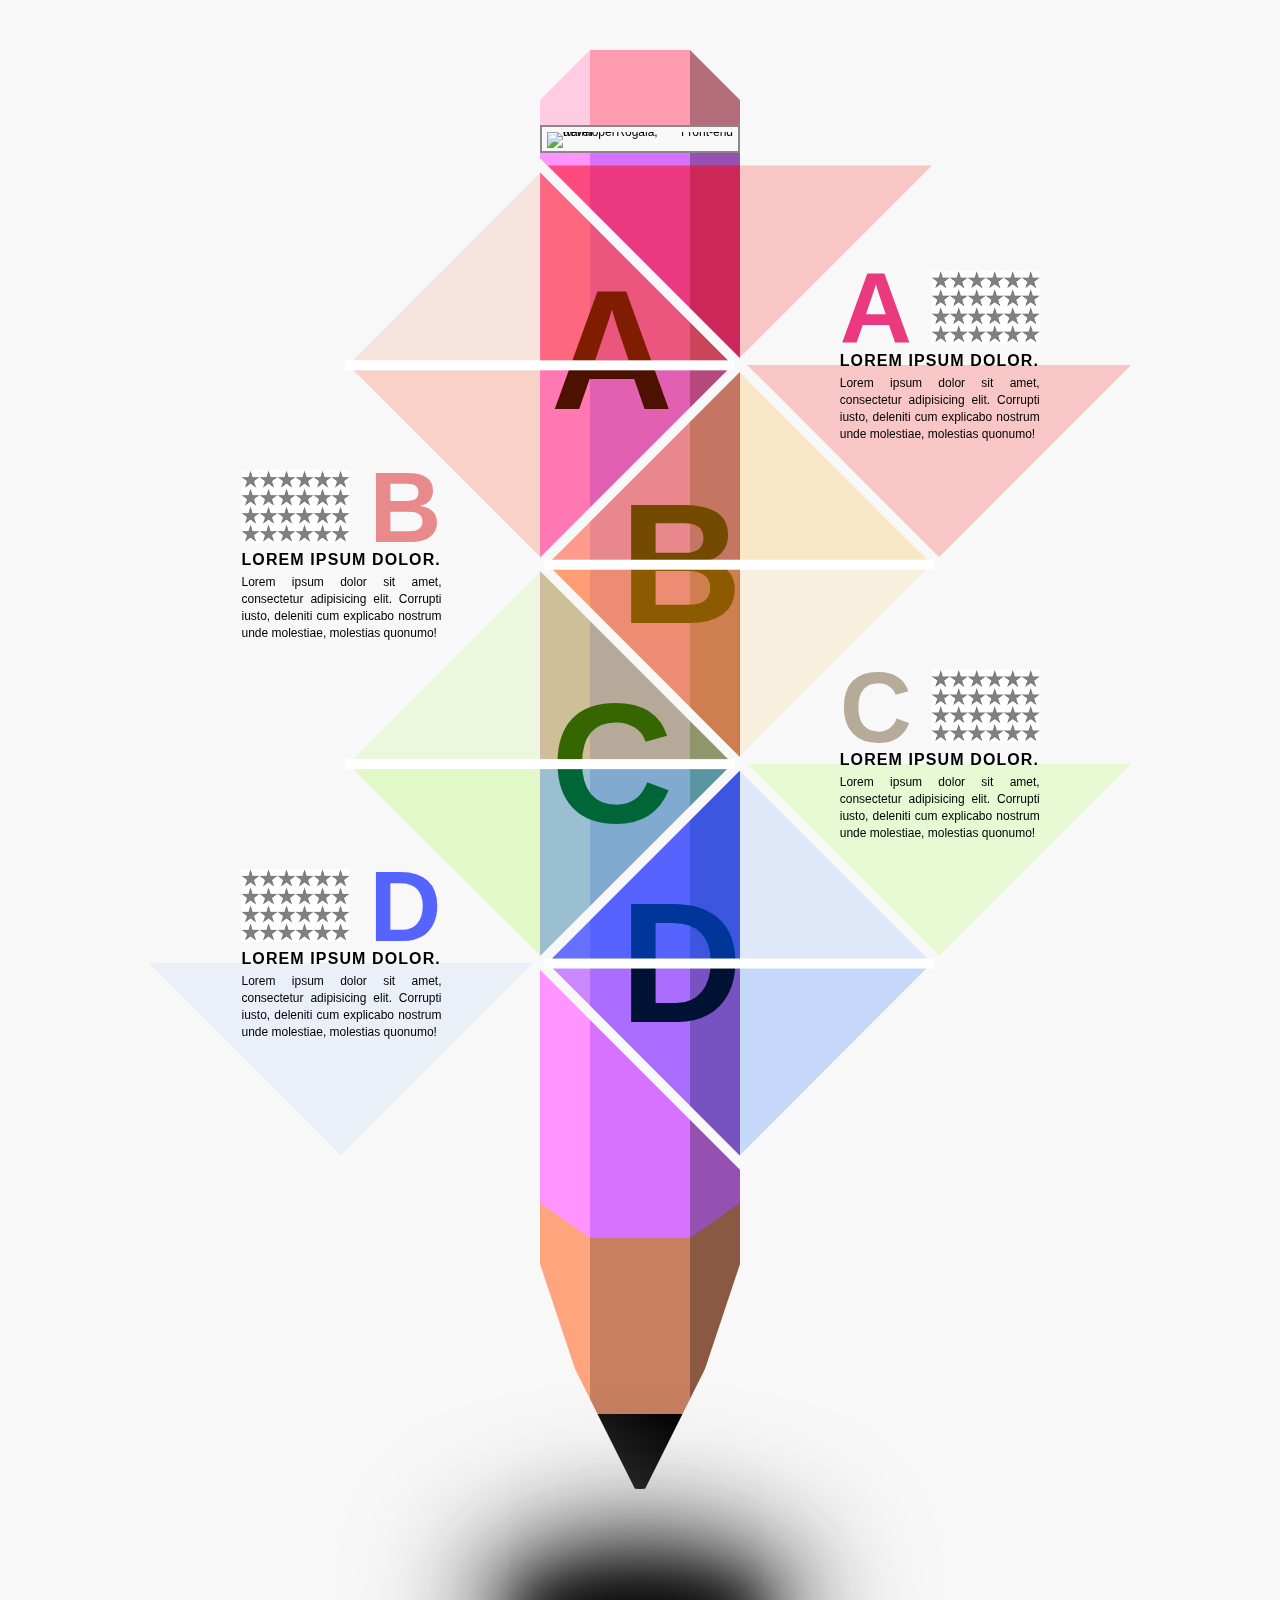
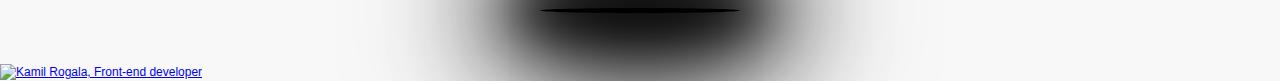
==== docs/index.html @ a2311269 "Initial commit" ====
<!DOCTYPE html>
<html lang="en">
<head>
	<meta charset="UTF-8">
	<title>pencil made with CSS variables</title>
	<link rel="stylesheet" href="css/style.css">
</head>

<body>
	<div class="wrapper">
		<div class="pencil">
			<div class="rubber">
				<div class="part-1 particle"></div>
				<div class="part-2 particle"></div>
				<div class="part-3 particle"></div>
			</div>
			<div class="top-element">
				<img src="https://lab.kamilrogala.it/res/krogala.png" alt="Kamil Rogala, Front-end developer">
			</div>
			<div class="body">
				<div class="part-1 particle"></div>
				<div class="part-2 particle"></div>
				<div class="part-3 particle"></div>
			</div>
			<div class="end">
				<div class="part-1 particle"></div>
				<div class="part-2 particle"></div>
				<div class="part-3 particle"></div>
				<div class="tip"></div>
			</div>
		</div>
		<div class="shadow"></div>
		<div class="elements">
			<div class="el el-1">
			</div>
			<div class="el el-2">
				<div class="content">
					<div class="top-content flex-container">
						<div class="letter">
							<p>A</p>
						</div>
						<div class="stars"></div>
					</div>
					<div class="bottom-content">
						<h3>Lorem ipsum dolor.</h3>
						<p>Lorem ipsum dolor sit amet, consectetur adipisicing elit. Corrupti iusto, deleniti cum explicabo nostrum unde molestiae, molestias quonumo!</p>
					</div>
				</div>
			</div>
			<div class="el el-3">
			</div>
			<div class="el el-4">
			</div>
			<div class="el el-5">
			</div>
			<div class="el el-6">
				<div class="content">
					<div class="top-content flex-container">
						<div class="letter">
							<p>C</p>
						</div>
						<div class="stars"></div>
					</div>
					<div class="bottom-content">
						<h3>Lorem ipsum dolor.</h3>
						<p>Lorem ipsum dolor sit amet, consectetur adipisicing elit. Corrupti iusto, deleniti cum explicabo nostrum unde molestiae, molestias quonumo!</p>
					</div>
				</div>
			</div>
			<div class="el el-7">
				<div class="content">
					<div class="top-content flex-container">
						<div class="letter">
							<p>B</p>
						</div>
						<div class="stars"></div>
					</div>
					<div class="bottom-content">
						<h3>Lorem ipsum dolor.</h3>
						<p>Lorem ipsum dolor sit amet, consectetur adipisicing elit. Corrupti iusto, deleniti cum explicabo nostrum unde molestiae, molestias quonumo!</p>
					</div>
				</div>
				<div class="el-triangle triangle-4"></div>
			</div>
			<div class="el el-8">
			</div>
			<div class="el el-9">
			</div>
			<div class="el el-10">
			</div>
			<div class="el el-11">
				<div class="content">
					<div class="top-content flex-container">
						<div class="letter">
							<p>D</p>
						</div>
						<div class="stars"></div>
					</div>
					<div class="bottom-content">
						<h3>Lorem ipsum dolor.</h3>
						<p>Lorem ipsum dolor sit amet, consectetur adipisicing elit. Corrupti iusto, deleniti cum explicabo nostrum unde molestiae, molestias quonumo!</p>
					</div>
				</div>
			</div>
			<div class="el el-12">
			</div>
		</div>
	</div>
	<div class="bottom">
		<a href="https://kamilrogala.it" target="_blank" title="Kamil Rogala, Front-end developer"><img src="https://lab.kamilrogala.it/res/krogala.png" alt="Kamil Rogala, Front-end developer"></a>
	</div>
</body>

</html>
---- docs/css/style.css ----
:root {
	--bg-color: #f8f8f8;
	--rubber-color: #ff9dae;
	--body-color: #d672ff;
	--end-color: #c77f60;
}

* {
	margin: 0;
	padding: 0
}

body {
	background: var(--bg-color);
	font-family: arial;
	font-size: 12px;
	line-height: 1.4em;
	text-align: justify;
}

img {
	max-width: 100%;
	height: auto
}

.wrapper {
	padding: 100px 0 400px;
	position: relative;
	width: 850px;
	margin: 0 auto;
}

.pencil {
	width: 200px;
	margin: 0 auto;
}

.rubber particle {
	background: var(--rubber-color);
}

.rubber .part-1::after,
.rubber .part-3::after {
	content: '';
	display: block;
	width: 0;
	height: 0;
	position: absolute;
	border: 50px solid transparent;
	border-bottom-width: 0;
	z-index: 999;
	top: -50px;
}

.rubber .part-1::after {
	left: -50px;
}

.rubber .part-3::after {
	right: -50px;
}

.rubber .part-1::after {
	border-right-color: var(--rubber-color);
}

.rubber .part-3::after {
	border-left-color: var(--rubber-color);
}

.rubber .part-2::after {
	content: '';
	display: block;
	width: 100%;
	z-index: 999;
	position: absolute;
	height: 50px;
	top: -50px;
}

.rubber .part-2::after {
	background: var(--rubber-color)
}


.top-element {
	background: #f8f8f8;
	padding: 5px 5px 3px;
	border: 2px solid #888;
	line-height: 0;
	position: relative;
	z-index: 999999;
}

.rubber,
.body,
.end {
	display: -webkit-box;
	display: -webkit-flex;
	display: -moz-box;
	display: -ms-flexbox;
	display: flex;
	position: relative;
}

.rubber {
	height: 25px;
}

.body {
	height: 1050px;
	z-index: 9999;
}

.end {
	height: 61px;
}

.particle {
	height: 100%;
	-webkit-box-flex: 1;
	-webkit-flex: 1 0 auto;
	-moz-box-flex: 1;
	-ms-flex: 1 0 auto;
	flex: 1 0 auto;
	position: relative
}

.rubber .particle {
	background: var(--rubber-color);
}

.body .particle {
	background: var(--body-color)
}

.end .particle {
	background: var(--end-color)
}

.rubber .part-1,
.body .part-1,
.end .part-1 {
	-webkit-filter: brightness(1.3);
	filter: brightness(1.3);
	max-width: 50px
}

.rubber .part-2,
.body .part-2,
.end .part-2 {
	-webkit-filter: brightness(1);
	filter: brightness(1);
}

.rubber .part-3,
.body .part-3,
.end .part-3 {
	-webkit-filter: brightness(.7);
	filter: brightness(.7);
	max-width: 50px
}

.body .part-1::after,
.end .part-1::after,
.body .part-3::after,
.end .part-3::after {
	content: '';
	display: block;
	width: 0;
	height: 0;
	position: absolute;
	border: 50px solid transparent;
	border-top-width: 0;
	z-index: 999;
}

.body .part-1::after,
.body .part-3::after {
	bottom: -35px;
	border-bottom-width: 35px;
}

.end .part-1::after,
.end .part-3::after {
	bottom: -150px;
	border-bottom-width: 150px;
}

.body .part-1::after,
.end .part-1::after {
	left: -50px;
}

.body .part-3::after,
.end .part-3::after {
	right: -50px;
}

.body .part-1::after {
	border-right-color: var(--body-color);
}

.end .part-1:after {
	border-right-color: var(--end-color);
}

.body .part-3::after {
	border-left-color: var(--body-color);
}

.end .part-3:after {
	border-left-color: var(--end-color);
}

.body .part-2::after,
.end .part-2::after {
	content: '';
	display: block;
	width: 100%;
	z-index: 999;
	position: absolute;
}

.body .part-2::after {
	height: 35px;
	bottom: -35px;
}

.end .part-2::after {
	height: 150px;
	bottom: -150px;
}

.body .part-2::after {
	background: var(--body-color)
}

.end .part-2::after {
	background: var(--end-color)
}

.tip {
	width: 100px;
	height: 75px;
	background: -webkit-gradient(linear, right top, left bottom, from(#000), to(#303030));
	background: -webkit-linear-gradient(right top, #000, #303030);
	background: -moz-linear-gradient(right top, #000, #303030);
	background: -o-linear-gradient(right top, #000, #303030);
	background: linear-gradient(to left bottom, #000, #303030);
	position: absolute;
	bottom: -225px;
	left: 50px;
	-webkit-border-radius: 0 0 150px 150px;
	-moz-border-radius: 0 0 150px 150px;
	border-radius: 0 0 150px 150px;
}

.tip::before,
.tip::after {
	content: '';
	display: block;
	position: absolute;
	top: -85px;
	width: 0;
	height: 0;
	border: 80px solid transparent;
	border-bottom-width: 0;
	border-top-width: 160px;
}

.tip::before {
	border-left-color: var(--bg-color);
	left: -35px;
}

.tip::after {
	border-right-color: var(--bg-color);
	right: -35px;
}

.shadow {
	background: #000;
	width: 200px;
	height: 5px;
	position: absolute;
	left: 50%;
	margin-left: -100px;
	bottom: 51px;
	-webkit-border-radius: 50%;
	-moz-border-radius: 50%;
	border-radius: 50%;
	-webkit-box-shadow: 0 0 50px 25px #000,
	0 0 100px 50px #202020,
	0 0 150px 50px #202020;
	-moz-box-shadow: 0 0 50px 25px #000,
	0 0 100px 50px #202020,
	0 0 150px 50px #202020;
	box-shadow: 0 0 50px 25px #000,
	0 0 100px 50px #202020,
	0 0 150px 50px #202020;
}

.elements {
	width: 100%;
	position: absolute;
	top: 100px;
	left: 0;
	display: -webkit-box;
	display: -webkit-flex;
	display: -moz-box;
	display: -ms-flexbox;
	display: flex;
	-webkit-flex-wrap: wrap;
	-ms-flex-wrap: wrap;
	flex-wrap: wrap;
	-webkit-box-align: start;
	-webkit-align-items: flex-start;
	-moz-box-align: start;
	-ms-flex-align: start;
	align-items: flex-start;
	-webkit-box-pack: center;
	-webkit-justify-content: center;
	-moz-box-pack: center;
	-ms-flex-pack: center;
	justify-content: center;
	z-index: 99999;
	-webkit-transform: rotate(45deg);
	-moz-transform: rotate(45deg);
	-ms-transform: rotate(45deg);
	-o-transform: rotate(45deg);
	transform: rotate(45deg);
}

.el {
	height: 000px;
	width: 000px;
	margin: 5px;
	border: 136px solid transparent;
	outline: 6px solid #f8f8f8;
}

/* .el::after {
	content: attr(class);
} */

.el-1 {
	border-right-color: rgba(255, 0, 0, 0.2);
	border-bottom-color: rgba(255, 0, 0, 0.5);
	outline: 0;
}

.el-2 {
	border-right-color: rgba(255, 0, 0, 0.2);
	border-bottom-color: rgba(255, 0, 0, 0.2);
}

.el-3 {}

.el-4 {
	border-top-color: rgba(255, 59, 0, 0.5);
	border-right-color: rgba(255, 59, 0, 0.3);
	border-bottom-color: rgba(255, 59, 0, 0.2);
	border-left-color: rgba(255, 59, 0, 0.1);
	outline-width: 10px;
}

.el-5 {
	border-left-color: rgba(255, 165, 0, 0.45);
	border-bottom-color: rgba(255, 165, 0, 0.55);
	border-top-color: rgba(255, 165, 0, 0.2);
	border-right-color: rgba(255, 165, 0, 0.1);
}

.el-6 {
	border-right-color: rgba(133, 255, 0, 0.15);
	border-bottom-color: rgba(133, 255, 0, 0.15);
}

.el-7 {}

.el-8 {
	border-top-color: rgba(133, 255, 0, 0.4);
	border-right-color: rgba(0, 255, 137, 0.4);
	border-bottom-color: rgba(133, 255, 0, 0.2);
	border-left-color: rgba(133, 255, 0, 0.1);
}

.el-9 {
	border-top-color: rgba(0, 90, 255, 0.1);
	border-right-color: rgba(0, 90, 255, 0.2);
	border-bottom-color: rgba(0, 90, 255, 0.2);
	border-left-color: rgba(0, 90, 255, 0.6);
	outline-width: 10px;
}

.el-10 {}

.el-11 {
	border-right-color: rgba(0, 90, 255, 0.05);
	border-bottom-color: rgba(0, 90, 255, 0.05);
}

.el-12 {
	outline: 0;
}

.content {
	-webkit-transform: rotate(-45deg) translate(-10px, -140px);
	   -moz-transform: rotate(-45deg) translate(-10px, -140px);
	    -ms-transform: rotate(-45deg) translate(-10px, -140px);
	     -o-transform: rotate(-45deg) translate(-10px, -140px);
	        transform: rotate(-45deg) translate(-10px, -140px);
	width: 200px;
	height: 170px;
}

.top-content {}

.flex-container {
	display: -webkit-box;
	display: -webkit-flex;
	display: -moz-box;
	display: -ms-flexbox;
	display: flex;
	-webkit-box-pack: justify;
	-webkit-justify-content: space-between;
	   -moz-box-pack: justify;
	    -ms-flex-pack: justify;
	        justify-content: space-between;
	-webkit-box-align: start;
	-webkit-align-items: flex-start;
	   -moz-box-align: start;
	    -ms-flex-align: start;
	        align-items: flex-start;
}

.el-7 .flex-container,
.el-11 .flex-container {
	-webkit-box-orient: horizontal;
	-webkit-box-direction: reverse;
	-webkit-flex-direction: row-reverse;
	   -moz-box-orient: horizontal;
	   -moz-box-direction: reverse;
	    -ms-flex-direction: row-reverse;
	        flex-direction: row-reverse
}

.letter {
	font-size: 100px;
	line-height: 75px;
	font-weight: 600;
}

.el-2 .letter {
	color: #eb397f
}

.el-7 .letter {
	color: #e8898c
}

.el-6 .letter {
	color: #b6aa99
}

.el-11 .letter {
	color: #5664ff
}

.letter p {
	margin: 0;
}

.stars {
	width: 108px;
	height: 73px;
	background: url(../img/stars.png) left top repeat;
	-webkit-background-size: 18px 18px;
	   -moz-background-size: 18px;
	     -o-background-size: 18px;
	        background-size: 18px;
}

.content h3 {
	text-transform: uppercase;
	font-size: 16px;
	line-height: 1.2;
	letter-spacing: 1.1px;
	margin: 5px 0;
}
.el-4::before {
    -webkit-transform: rotate(-45deg) translate(90px,-120px);
    -moz-transform: rotate(-45deg) translate(90px,-120px);
    -ms-transform: rotate(-45deg) translate(90px,-120px);
    -o-transform: rotate(-45deg) translate(90px,-120px);
    transform: rotate(-45deg) translate(90px,-120px);
    }
.el-8::before {
    -webkit-transform: rotate(-45deg) translate(90px,-105px);
       -moz-transform: rotate(-45deg) translate(90px,-105px);
        -ms-transform: rotate(-45deg) translate(90px,-105px);
         -o-transform: rotate(-45deg) translate(90px,-105px);
            transform: rotate(-45deg) translate(90px,-105px);
    }
.el-5::before,
.el-9::before {
    -webkit-transform: rotate(-45deg) translate(-40px,-105px);
       -moz-transform: rotate(-45deg) translate(-40px,-105px);
        -ms-transform: rotate(-45deg) translate(-40px,-105px);
         -o-transform: rotate(-45deg) translate(-40px,-105px);
            transform: rotate(-45deg) translate(-40px,-105px);
    }
.el-4::before,
.el-5::before,
.el-8::before,
.el-9::before {
    display: block;
    font-size: 170px;
    line-height: 175px;
    font-weight: 600;
    position: absolute;
    z-index: -1;
}

.el-4::before {
    content: 'A';
}

.el-5::before {
    content: 'B';
}

.el-8::before {
    content: 'C';
}

.el-9::before {
    content: 'D';
}

.el-4::after,
.el-5::after,
.el-8::after,
.el-9::after {
    content:'';
    display:block;
    width: 390px;
    height:10px;
    background: #fff;
    position:absolute;
    z-index:1;
    -webkit-transform:rotate(-45deg);
    -moz-transform:rotate(-45deg);
    -ms-transform:rotate(-45deg);
    -o-transform:rotate(-45deg);
    transform: rotate(-45deg) translate(-135px,-141px);
}
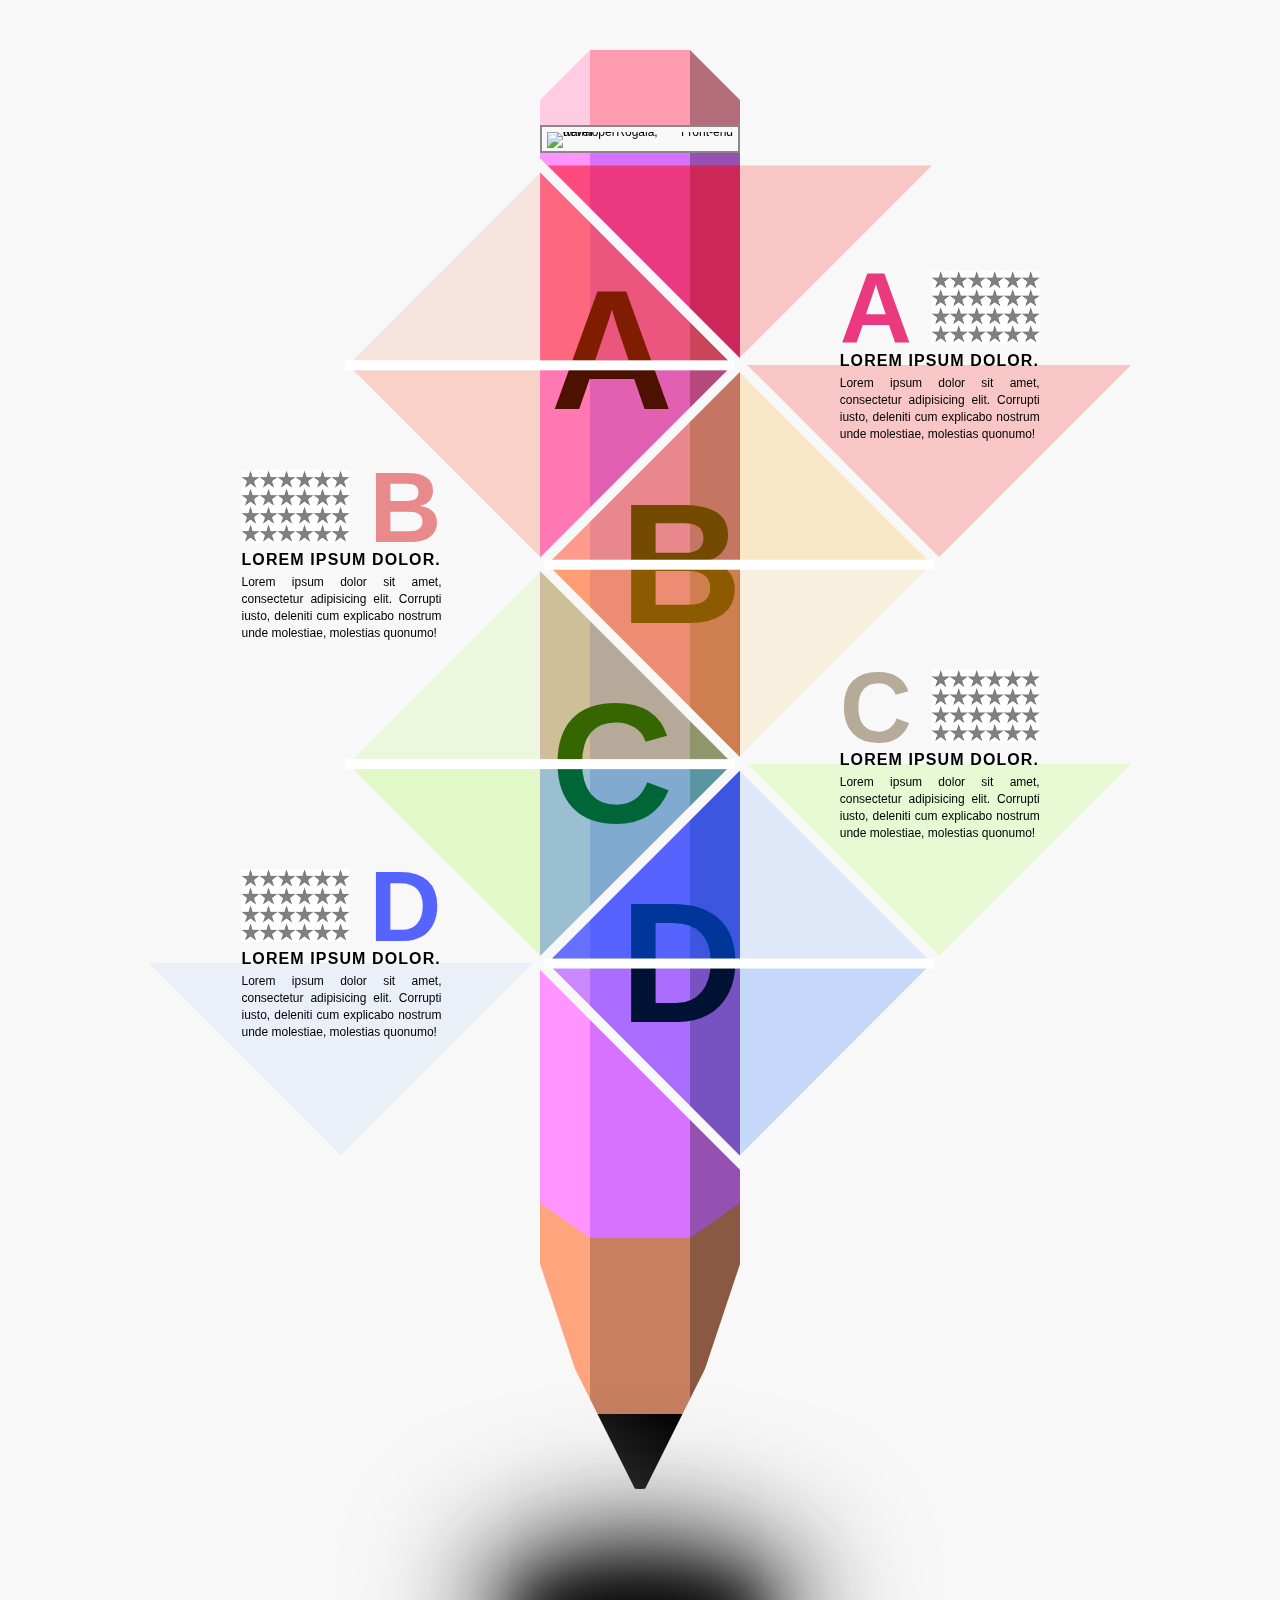
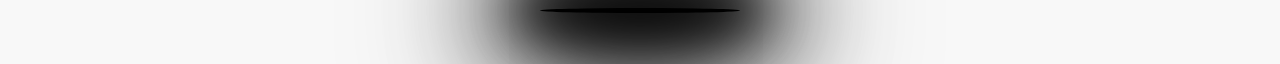
==== commit 7107cedf: "deleted my footer" ====
--- a/docs/index.html
+++ b/docs/index.html
@@ -3,7 +3,7 @@
 <head>
 	<meta charset="UTF-8">
 	<title>pencil made with CSS variables</title>
-	<link rel="stylesheet" href="css/style.css">
+	<link rel="stylesheet" href="css/style.min.css">
 </head>
 
 <body>
@@ -106,9 +106,6 @@
 			</div>
 		</div>
 	</div>
-	<div class="bottom">
-		<a href="https://kamilrogala.it" target="_blank" title="Kamil Rogala, Front-end developer"><img src="https://lab.kamilrogala.it/res/krogala.png" alt="Kamil Rogala, Front-end developer"></a>
-	</div>
 </body>
 
 </html>
--- a/docs/css/style.min.css
+++ b/docs/css/style.min.css
@@ -0,0 +1 @@
+:root{--bg-color:#f8f8f8;--rubber-color:#ff9dae;--body-color:#d672ff;--end-color:#c77f60}*{margin:0;padding:0}body{background:var(--bg-color);font-family:arial;font-size:12px;line-height:1.4em;text-align:justify}img{max-width:100%;height:auto}.wrapper{padding:100px 0 400px;position:relative;width:850px;margin:0 auto}.pencil{width:200px;margin:0 auto}.rubber particle{background:var(--rubber-color)}.rubber .part-1::after,.rubber .part-3::after{content:'';display:block;width:0;height:0;position:absolute;border:50px solid transparent;border-bottom-width:0;z-index:999;top:-50px}.rubber .part-1::after{left:-50px}.rubber .part-3::after{right:-50px}.rubber .part-1::after{border-right-color:var(--rubber-color)}.rubber .part-3::after{border-left-color:var(--rubber-color)}.rubber .part-2::after{content:'';display:block;width:100%;z-index:999;position:absolute;height:50px;top:-50px}.rubber .part-2::after{background:var(--rubber-color)}.top-element{background:#f8f8f8;padding:5px 5px 3px;border:2px solid #888;line-height:0;position:relative;z-index:999999}.body,.end,.rubber{display:-webkit-box;display:-webkit-flex;display:-moz-box;display:-ms-flexbox;display:flex;position:relative}.rubber{height:25px}.body{height:1050px;z-index:9999}.end{height:61px}.particle{height:100%;-webkit-box-flex:1;-webkit-flex:1 0 auto;-moz-box-flex:1;-ms-flex:1 0 auto;flex:1 0 auto;position:relative}.rubber .particle{background:var(--rubber-color)}.body .particle{background:var(--body-color)}.end .particle{background:var(--end-color)}.body .part-1,.end .part-1,.rubber .part-1{-webkit-filter:brightness(1.3);filter:brightness(1.3);max-width:50px}.body .part-2,.end .part-2,.rubber .part-2{-webkit-filter:brightness(1);filter:brightness(1)}.body .part-3,.end .part-3,.rubber .part-3{-webkit-filter:brightness(.7);filter:brightness(.7);max-width:50px}.body .part-1::after,.body .part-3::after,.end .part-1::after,.end .part-3::after{content:'';display:block;width:0;height:0;position:absolute;border:50px solid transparent;border-top-width:0;z-index:999}.body .part-1::after,.body .part-3::after{bottom:-35px;border-bottom-width:35px}.end .part-1::after,.end .part-3::after{bottom:-150px;border-bottom-width:150px}.body .part-1::after,.end .part-1::after{left:-50px}.body .part-3::after,.end .part-3::after{right:-50px}.body .part-1::after{border-right-color:var(--body-color)}.end .part-1:after{border-right-color:var(--end-color)}.body .part-3::after{border-left-color:var(--body-color)}.end .part-3:after{border-left-color:var(--end-color)}.body .part-2::after,.end .part-2::after{content:'';display:block;width:100%;z-index:999;position:absolute}.body .part-2::after{height:35px;bottom:-35px}.end .part-2::after{height:150px;bottom:-150px}.body .part-2::after{background:var(--body-color)}.end .part-2::after{background:var(--end-color)}.tip{width:100px;height:75px;background:-webkit-gradient(linear,right top,left bottom,from(#000),to(#303030));background:-webkit-linear-gradient(right top,#000,#303030);background:-moz-linear-gradient(right top,#000,#303030);background:-o-linear-gradient(right top,#000,#303030);background:linear-gradient(to left bottom,#000,#303030);position:absolute;bottom:-225px;left:50px;-webkit-border-radius:0 0 150px 150px;-moz-border-radius:0 0 150px 150px;border-radius:0 0 150px 150px}.tip::after,.tip::before{content:'';display:block;position:absolute;top:-85px;width:0;height:0;border:80px solid transparent;border-bottom-width:0;border-top-width:160px}.tip::before{border-left-color:var(--bg-color);left:-35px}.tip::after{border-right-color:var(--bg-color);right:-35px}.shadow{background:#000;width:200px;height:5px;position:absolute;left:50%;margin-left:-100px;bottom:51px;-webkit-border-radius:50%;-moz-border-radius:50%;border-radius:50%;-webkit-box-shadow:0 0 50px 25px #000,0 0 100px 50px #202020,0 0 150px 50px #202020;-moz-box-shadow:0 0 50px 25px #000,0 0 100px 50px #202020,0 0 150px 50px #202020;box-shadow:0 0 50px 25px #000,0 0 100px 50px #202020,0 0 150px 50px #202020}.elements{width:100%;position:absolute;top:100px;left:0;display:-webkit-box;display:-webkit-flex;display:-moz-box;display:-ms-flexbox;display:flex;-webkit-flex-wrap:wrap;-ms-flex-wrap:wrap;flex-wrap:wrap;-webkit-box-align:start;-webkit-align-items:flex-start;-moz-box-align:start;-ms-flex-align:start;align-items:flex-start;-webkit-box-pack:center;-webkit-justify-content:center;-moz-box-pack:center;-ms-flex-pack:center;justify-content:center;z-index:99999;-webkit-transform:rotate(45deg);-moz-transform:rotate(45deg);-ms-transform:rotate(45deg);-o-transform:rotate(45deg);transform:rotate(45deg)}.el{height:000px;width:000px;margin:5px;border:136px solid transparent;outline:6px solid #f8f8f8}.el-1{border-right-color:rgba(255,0,0,.2);border-bottom-color:rgba(255,0,0,.5);outline:0}.el-2{border-right-color:rgba(255,0,0,.2);border-bottom-color:rgba(255,0,0,.2)}.el-4{border-top-color:rgba(255,59,0,.5);border-right-color:rgba(255,59,0,.3);border-bottom-color:rgba(255,59,0,.2);border-left-color:rgba(255,59,0,.1);outline-width:10px}.el-5{border-left-color:rgba(255,165,0,.45);border-bottom-color:rgba(255,165,0,.55);border-top-color:rgba(255,165,0,.2);border-right-color:rgba(255,165,0,.1)}.el-6{border-right-color:rgba(133,255,0,.15);border-bottom-color:rgba(133,255,0,.15)}.el-8{border-top-color:rgba(133,255,0,.4);border-right-color:rgba(0,255,137,.4);border-bottom-color:rgba(133,255,0,.2);border-left-color:rgba(133,255,0,.1)}.el-9{border-top-color:rgba(0,90,255,.1);border-right-color:rgba(0,90,255,.2);border-bottom-color:rgba(0,90,255,.2);border-left-color:rgba(0,90,255,.6);outline-width:10px}.el-11{border-right-color:rgba(0,90,255,.05);border-bottom-color:rgba(0,90,255,.05)}.el-12{outline:0}.content{-webkit-transform:rotate(-45deg) translate(-10px,-140px);-moz-transform:rotate(-45deg) translate(-10px,-140px);-ms-transform:rotate(-45deg) translate(-10px,-140px);-o-transform:rotate(-45deg) translate(-10px,-140px);transform:rotate(-45deg) translate(-10px,-140px);width:200px;height:170px}.flex-container{display:-webkit-box;display:-webkit-flex;display:-moz-box;display:-ms-flexbox;display:flex;-webkit-box-pack:justify;-webkit-justify-content:space-between;-moz-box-pack:justify;-ms-flex-pack:justify;justify-content:space-between;-webkit-box-align:start;-webkit-align-items:flex-start;-moz-box-align:start;-ms-flex-align:start;align-items:flex-start}.el-11 .flex-container,.el-7 .flex-container{-webkit-box-orient:horizontal;-webkit-box-direction:reverse;-webkit-flex-direction:row-reverse;-moz-box-orient:horizontal;-moz-box-direction:reverse;-ms-flex-direction:row-reverse;flex-direction:row-reverse}.letter{font-size:100px;line-height:75px;font-weight:600}.el-2 .letter{color:#eb397f}.el-7 .letter{color:#e8898c}.el-6 .letter{color:#b6aa99}.el-11 .letter{color:#5664ff}.letter p{margin:0}.stars{width:108px;height:73px;background:url(../img/stars.png) left top repeat;-webkit-background-size:18px 18px;-moz-background-size:18px;-o-background-size:18px;background-size:18px}.content h3{text-transform:uppercase;font-size:16px;line-height:1.2;letter-spacing:1.1px;margin:5px 0}.el-4::before{-webkit-transform:rotate(-45deg) translate(90px,-120px);-moz-transform:rotate(-45deg) translate(90px,-120px);-ms-transform:rotate(-45deg) translate(90px,-120px);-o-transform:rotate(-45deg) translate(90px,-120px);transform:rotate(-45deg) translate(90px,-120px)}.el-8::before{-webkit-transform:rotate(-45deg) translate(90px,-105px);-moz-transform:rotate(-45deg) translate(90px,-105px);-ms-transform:rotate(-45deg) translate(90px,-105px);-o-transform:rotate(-45deg) translate(90px,-105px);transform:rotate(-45deg) translate(90px,-105px)}.el-5::before,.el-9::before{-webkit-transform:rotate(-45deg) translate(-40px,-105px);-moz-transform:rotate(-45deg) translate(-40px,-105px);-ms-transform:rotate(-45deg) translate(-40px,-105px);-o-transform:rotate(-45deg) translate(-40px,-105px);transform:rotate(-45deg) translate(-40px,-105px)}.el-4::before,.el-5::before,.el-8::before,.el-9::before{display:block;font-size:170px;line-height:175px;font-weight:600;position:absolute;z-index:-1}.el-4::before{content:'A'}.el-5::before{content:'B'}.el-8::before{content:'C'}.el-9::before{content:'D'}.el-4::after,.el-5::after,.el-8::after,.el-9::after{content:'';display:block;width:390px;height:10px;background:#fff;position:absolute;z-index:1;-webkit-transform:rotate(-45deg);-moz-transform:rotate(-45deg);-ms-transform:rotate(-45deg);-o-transform:rotate(-45deg);transform:rotate(-45deg) translate(-135px,-141px)}